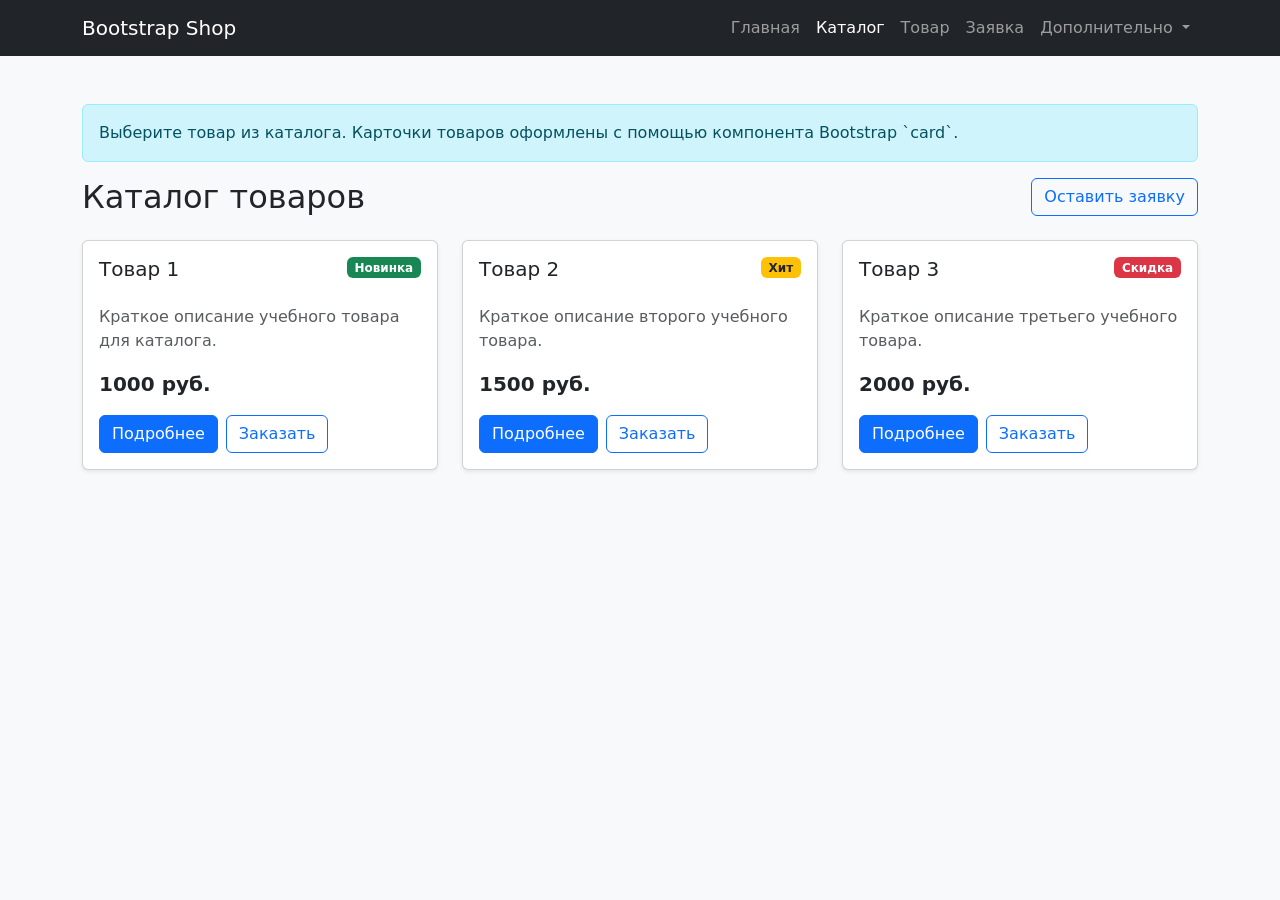
==== catalog.html @ ff74de49 "feat: add Bootstrap components pages" ====
<!DOCTYPE html>
<html lang="ru">
<head>
  <meta charset="UTF-8">
  <meta name="viewport" content="width=device-width, initial-scale=1.0">
  <title>Каталог — Bootstrap Shop</title>

  <link
    href="https://cdn.jsdelivr.net/npm/bootstrap@5.3.8/dist/css/bootstrap.min.css"
    rel="stylesheet"
  >
  <link rel="stylesheet" href="css/custom.css">
</head>
<body class="bg-light">
  <nav class="navbar navbar-expand-lg navbar-dark bg-dark">
  <div class="container">
    <a class="navbar-brand" href="index.html">Bootstrap Shop</a>

    <button
      class="navbar-toggler"
      type="button"
      data-bs-toggle="collapse"
      data-bs-target="#mainNavbar"
      aria-controls="mainNavbar"
      aria-expanded="false"
      aria-label="Переключить навигацию"
    >
      <span class="navbar-toggler-icon"></span>
    </button>

    <div class="collapse navbar-collapse" id="mainNavbar">
      <ul class="navbar-nav ms-auto">
        <li class="nav-item">
          <a class="nav-link" href="index.html">Главная</a>
        </li>

        <li class="nav-item">
          <a class="nav-link active" aria-current="page" href="catalog.html">Каталог</a>
        </li>

        <li class="nav-item">
          <a class="nav-link" href="product.html">Товар</a>
        </li>

        <li class="nav-item">
          <a class="nav-link" href="order.html">Заявка</a>
        </li>

        <li class="nav-item dropdown">
          <a
            class="nav-link dropdown-toggle"
            href="#"
            role="button"
            data-bs-toggle="dropdown"
            aria-expanded="false"
          >
            Дополнительно
          </a>
          <ul class="dropdown-menu">
            <li><a class="dropdown-item" href="catalog.html">Все товары</a></li>
            <li><a class="dropdown-item" href="order.html">Оформить заявку</a></li>
            <li><a class="dropdown-item" href="index.html#popular">Популярное</a></li>
          </ul>
        </li>
      </ul>
    </div>
  </div>
</nav>

  <main class="container my-5">
    <div class="alert alert-info" role="alert">
      Выберите товар из каталога. Карточки товаров оформлены с помощью компонента Bootstrap `card`.
    </div>

    <div class="d-flex justify-content-between align-items-center mb-4">
      <h1 class="h2 mb-0">Каталог товаров</h1>
      <a class="btn btn-outline-primary" href="order.html">
        Оставить заявку
      </a>
    </div>

    <div class="row g-4">
      <div class="col-12 col-md-6 col-lg-4">
  <div class="card h-100 shadow-sm">
    <div class="card-body d-flex flex-column">
      <div class="d-flex justify-content-between align-items-start mb-3">
        <h2 class="card-title h5">Товар 1</h2>
        <span class="badge bg-success">Новинка</span>
      </div>

      <p class="card-text text-muted">
        Краткое описание учебного товара для каталога.
      </p>

      <p class="fw-bold fs-5 mt-auto">1000 руб.</p>

      <div class="d-flex gap-2">
        <a class="btn btn-primary" href="product.html">Подробнее</a>
        <button
          class="btn btn-outline-primary"
          type="button"
          data-bs-toggle="modal"
          data-bs-target="#orderModal"
        >
          Заказать
        </button>
      </div>
    </div>
  </div>
</div>

<div class="col-12 col-md-6 col-lg-4">
  <div class="card h-100 shadow-sm">
    <div class="card-body d-flex flex-column">
      <div class="d-flex justify-content-between align-items-start mb-3">
        <h2 class="card-title h5">Товар 2</h2>
        <span class="badge bg-warning text-dark">Хит</span>
      </div>

      <p class="card-text text-muted">
        Краткое описание второго учебного товара.
      </p>

      <p class="fw-bold fs-5 mt-auto">1500 руб.</p>

      <div class="d-flex gap-2">
        <a class="btn btn-primary" href="product.html">Подробнее</a>
        <button
          class="btn btn-outline-primary"
          type="button"
          data-bs-toggle="modal"
          data-bs-target="#orderModal"
        >
          Заказать
        </button>
      </div>
    </div>
  </div>
</div>

<div class="col-12 col-md-6 col-lg-4">
  <div class="card h-100 shadow-sm">
    <div class="card-body d-flex flex-column">
      <div class="d-flex justify-content-between align-items-start mb-3">
        <h2 class="card-title h5">Товар 3</h2>
        <span class="badge bg-danger">Скидка</span>
      </div>

      <p class="card-text text-muted">
        Краткое описание третьего учебного товара.
      </p>

      <p class="fw-bold fs-5 mt-auto">2000 руб.</p>

      <div class="d-flex gap-2">
        <a class="btn btn-primary" href="product.html">Подробнее</a>
        <button
          class="btn btn-outline-primary"
          type="button"
          data-bs-toggle="modal"
          data-bs-target="#orderModal"
        >
          Заказать
        </button>
      </div>
    </div>
  </div>
</div>
    </div>
  </main>

<div
  class="modal fade"
  id="orderModal"
  tabindex="-1"
  aria-labelledby="orderModalLabel"
  aria-hidden="true"
>
  <div class="modal-dialog">
    <div class="modal-content">
      <div class="modal-header">
        <h2 class="modal-title h5" id="orderModalLabel">
          Быстрая заявка
        </h2>
        <button
          type="button"
          class="btn-close"
          data-bs-dismiss="modal"
          aria-label="Закрыть"
        ></button>
      </div>

      <div class="modal-body">
        <p class="text-muted">
          Оставьте контактные данные, и менеджер свяжется с вами.
        </p>

        <form>
          <div class="mb-3">
            <label for="modal-name" class="form-label">Имя</label>
            <input id="modal-name" type="text" class="form-control" required>
          </div>

          <div class="mb-3">
            <label for="modal-phone" class="form-label">Телефон</label>
            <input id="modal-phone" type="tel" class="form-control" required>
          </div>

          <div class="form-check mb-3">
            <input id="modal-agree" class="form-check-input" type="checkbox" required>
            <label class="form-check-label" for="modal-agree">
              Согласен на обработку данных
            </label>
          </div>
        </form>
      </div>

      <div class="modal-footer">
        <button type="button" class="btn btn-secondary" data-bs-dismiss="modal">
          Закрыть
        </button>
        <button type="button" class="btn btn-primary">
          Отправить
        </button>
      </div>
    </div>
  </div>
</div>

  <script
    src="https://cdn.jsdelivr.net/npm/bootstrap@5.3.8/dist/js/bootstrap.bundle.min.js">
  </script>
</body>
</html>
---- css/custom.css ----
body {
  min-height: 100vh;
}

.placeholder-box {
  min-height: 240px;
}

.placeholder-image {
  min-height: 320px;
}

.card-img-top {
  height: 180px;
  object-fit: cover;
}
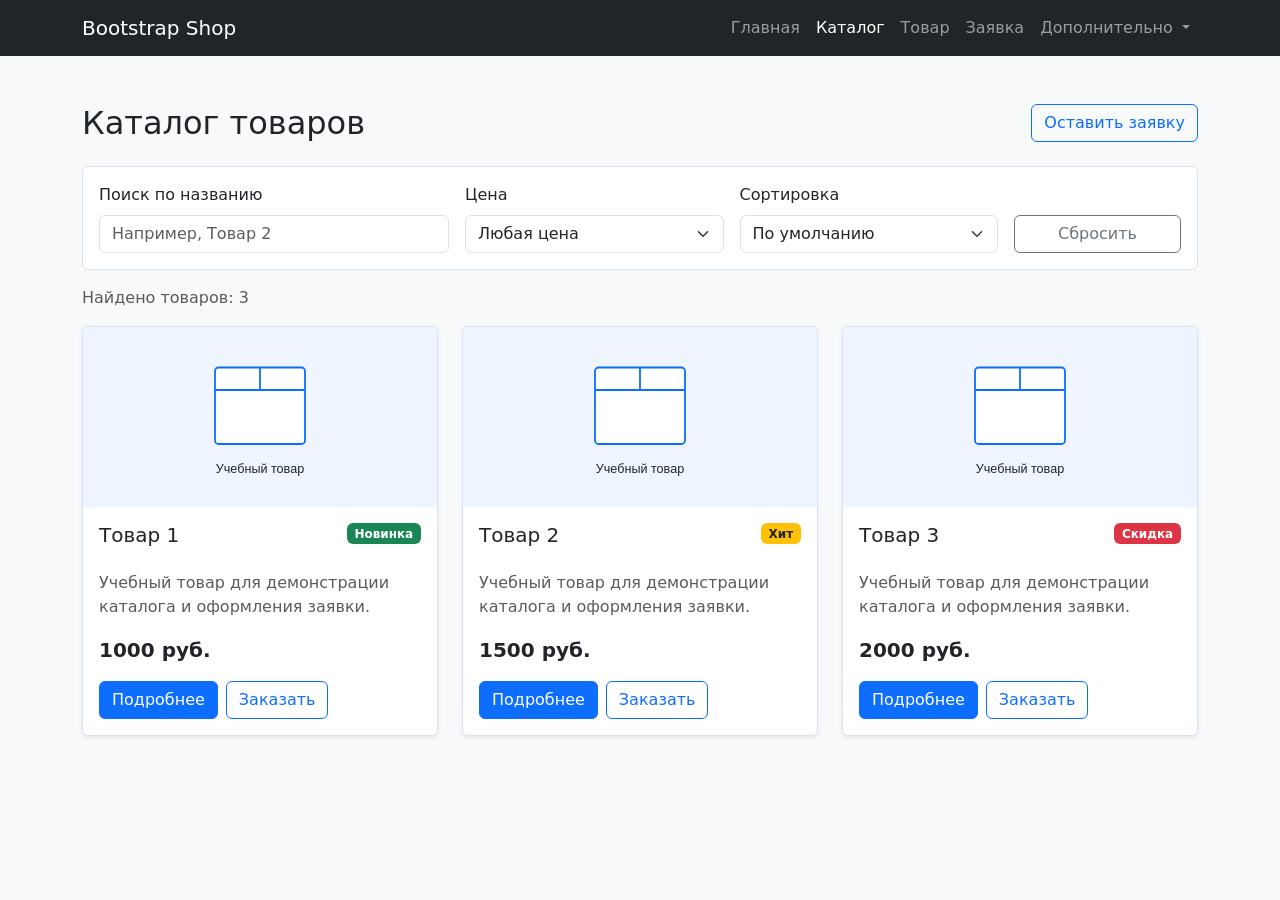
==== commit 1e1594b7: "feat: complete independent improvements for control work 2" ====
--- a/catalog.html
+++ b/catalog.html
@@ -6,7 +6,7 @@
   <title>Каталог — Bootstrap Shop</title>
 
   <link
-    href="https://cdn.jsdelivr.net/npm/bootstrap@5.3.8/dist/css/bootstrap.min.css"
+    href="vendor/bootstrap/css/bootstrap.min.css"
     rel="stylesheet"
   >
   <link rel="stylesheet" href="css/custom.css">
@@ -68,167 +68,161 @@
 </nav>
 
   <main class="container my-5">
-    <div class="alert alert-info" role="alert">
-      Выберите товар из каталога. Карточки товаров оформлены с помощью компонента Bootstrap `card`.
-    </div>
-
-    <div class="d-flex justify-content-between align-items-center mb-4">
+    <div class="d-flex flex-column flex-sm-row justify-content-between align-items-sm-center gap-3 mb-4">
       <h1 class="h2 mb-0">Каталог товаров</h1>
-      <a class="btn btn-outline-primary" href="order.html">
-        Оставить заявку
-      </a>
-    </div>
-
-    <div class="row g-4">
-      <div class="col-12 col-md-6 col-lg-4">
-  <div class="card h-100 shadow-sm">
-    <div class="card-body d-flex flex-column">
-      <div class="d-flex justify-content-between align-items-start mb-3">
-        <h2 class="card-title h5">Товар 1</h2>
-        <span class="badge bg-success">Новинка</span>
-      </div>
-
-      <p class="card-text text-muted">
-        Краткое описание учебного товара для каталога.
-      </p>
-
-      <p class="fw-bold fs-5 mt-auto">1000 руб.</p>
-
-      <div class="d-flex gap-2">
-        <a class="btn btn-primary" href="product.html">Подробнее</a>
-        <button
-          class="btn btn-outline-primary"
-          type="button"
-          data-bs-toggle="modal"
-          data-bs-target="#orderModal"
-        >
-          Заказать
-        </button>
+      <a class="btn btn-outline-primary" href="order.html">Оставить заявку</a>
+    </div>
+
+    <form id="catalog-filters" class="catalog-filters border rounded p-3 bg-white mb-3" role="search">
+      <div class="row g-3 align-items-end">
+        <div class="col-12 col-md-6 col-lg-4">
+          <label for="catalog-search" class="form-label">Поиск по названию</label>
+          <input id="catalog-search" name="search" type="search" class="form-control" placeholder="Например, Товар 2">
+        </div>
+        <div class="col-12 col-md-6 col-lg-3">
+          <label for="catalog-price" class="form-label">Цена</label>
+          <select id="catalog-price" name="price" class="form-select">
+            <option value="all">Любая цена</option>
+            <option value="budget">До 1500 руб. включительно</option>
+            <option value="expensive">Дороже 1500 руб.</option>
+          </select>
+        </div>
+        <div class="col-12 col-md-6 col-lg-3">
+          <label for="catalog-sort" class="form-label">Сортировка</label>
+          <select id="catalog-sort" name="sort" class="form-select">
+            <option value="default">По умолчанию</option>
+            <option value="price-asc">Сначала дешевле</option>
+            <option value="price-desc">Сначала дороже</option>
+          </select>
+        </div>
+        <div class="col-12 col-md-6 col-lg-2">
+          <button class="btn btn-outline-secondary w-100" type="reset">Сбросить</button>
+        </div>
+      </div>
+    </form>
+    <p id="catalog-count" class="text-muted" role="status" aria-live="polite">Найдено товаров: 3</p>
+    <div id="catalog-empty" class="alert alert-info d-none" role="status">Товары не найдены. Измените поиск или сбросьте фильтры.</div>
+    <noscript><p class="alert alert-warning">Для поиска и фильтров включите JavaScript. Все товары доступны ниже.</p></noscript>
+    <div id="catalog-products" class="row g-4">
+      <div class="col-12 col-md-6 col-lg-4" data-catalog-product data-name="Товар 1" data-price="1000" data-number="1">
+        <article class="card product-card h-100 shadow-sm">
+          <img src="images/product.svg" class="card-img-top" alt="Учебное изображение товара 1" width="600" height="400" loading="lazy">
+          <div class="card-body d-flex flex-column">
+            <div class="d-flex justify-content-between align-items-start gap-2 mb-3">
+              <h2 class="card-title h5">Товар 1</h2>
+              <span class="badge bg-success">Новинка</span>
+            </div>
+            <p class="card-text text-muted">Учебный товар для демонстрации каталога и оформления заявки.</p>
+            <p class="fw-bold fs-5 mt-auto">1000 руб.</p>
+            <div class="d-flex flex-wrap gap-2">
+              <a class="btn btn-primary" href="product.html?product=product-1">Подробнее</a>
+              <button class="btn btn-outline-primary" type="button" data-bs-toggle="modal" data-bs-target="#orderModal" data-product="product-1">Заказать</button>
+            </div>
+          </div>
+        </article>
+      </div>
+      <div class="col-12 col-md-6 col-lg-4" data-catalog-product data-name="Товар 2" data-price="1500" data-number="2">
+        <article class="card product-card h-100 shadow-sm">
+          <img src="images/product.svg" class="card-img-top" alt="Учебное изображение товара 2" width="600" height="400" loading="lazy">
+          <div class="card-body d-flex flex-column">
+            <div class="d-flex justify-content-between align-items-start gap-2 mb-3">
+              <h2 class="card-title h5">Товар 2</h2>
+              <span class="badge bg-warning text-dark">Хит</span>
+            </div>
+            <p class="card-text text-muted">Учебный товар для демонстрации каталога и оформления заявки.</p>
+            <p class="fw-bold fs-5 mt-auto">1500 руб.</p>
+            <div class="d-flex flex-wrap gap-2">
+              <a class="btn btn-primary" href="product.html?product=product-2">Подробнее</a>
+              <button class="btn btn-outline-primary" type="button" data-bs-toggle="modal" data-bs-target="#orderModal" data-product="product-2">Заказать</button>
+            </div>
+          </div>
+        </article>
+      </div>
+      <div class="col-12 col-md-6 col-lg-4" data-catalog-product data-name="Товар 3" data-price="2000" data-number="3">
+        <article class="card product-card h-100 shadow-sm">
+          <img src="images/product.svg" class="card-img-top" alt="Учебное изображение товара 3" width="600" height="400" loading="lazy">
+          <div class="card-body d-flex flex-column">
+            <div class="d-flex justify-content-between align-items-start gap-2 mb-3">
+              <h2 class="card-title h5">Товар 3</h2>
+              <span class="badge bg-danger">Скидка</span>
+            </div>
+            <p class="card-text text-muted">Учебный товар для демонстрации каталога и оформления заявки.</p>
+            <p class="fw-bold fs-5 mt-auto">2000 руб.</p>
+            <div class="d-flex flex-wrap gap-2">
+              <a class="btn btn-primary" href="product.html?product=product-3">Подробнее</a>
+              <button class="btn btn-outline-primary" type="button" data-bs-toggle="modal" data-bs-target="#orderModal" data-product="product-3">Заказать</button>
+            </div>
+          </div>
+        </article>
+      </div>
+    </div>
+  </main>
+
+  <div class="modal fade" id="orderModal" tabindex="-1" aria-labelledby="orderModalLabel" aria-hidden="true">
+    <div class="modal-dialog modal-dialog-scrollable">
+      <div class="modal-content">
+        <div class="modal-header">
+          <h2 class="modal-title h5" id="orderModalLabel">Быстрая заявка</h2>
+          <button type="button" class="btn-close" data-bs-dismiss="modal" aria-label="Закрыть"></button>
+        </div>
+        <div class="modal-body">
+          <p class="text-muted">Учебная форма: данные проверяются в браузере и не отправляются на сервер.</p>
+          <form id="quick-order" data-order-form>
+            <div class="mb-3">
+              <label for="modal-product" class="form-label">Товар *</label>
+              <select id="modal-product" name="product" class="form-select" required>
+                <option value="product-1">Товар 1 — 1000 руб.</option>
+                <option value="product-2">Товар 2 — 1500 руб.</option>
+                <option value="product-3">Товар 3 — 2000 руб.</option>
+              </select>
+            </div>
+            <div class="mb-3">
+              <label for="modal-name" class="form-label">Имя *</label>
+              <input id="modal-name" name="name" type="text" class="form-control" autocomplete="given-name" required>
+            </div>
+            <div class="mb-3">
+              <label for="modal-email" class="form-label">E-mail *</label>
+              <input id="modal-email" name="email" type="email" class="form-control" autocomplete="email" required>
+            </div>
+            <div class="mb-3">
+              <label for="modal-phone" class="form-label">Телефон *</label>
+              <div class="input-group">
+                <span class="input-group-text">+7</span>
+                <input id="modal-phone" name="phone" type="tel" class="form-control" placeholder="9000000000" pattern="[0-9]{10}" title="Введите 10 цифр без +7" aria-describedby="modal-phone-hint" autocomplete="tel-national" required>
+              </div>
+              <div id="modal-phone-hint" class="form-text">10 цифр без +7, пробелов и дефисов.</div>
+            </div>
+            <div class="mb-3">
+              <label for="modal-comment" class="form-label">Комментарий</label>
+              <textarea id="modal-comment" name="comment" class="form-control" rows="2"></textarea>
+            </div>
+            <div class="form-check">
+              <input id="modal-agree" name="agreement" class="form-check-input" type="checkbox" required>
+              <label class="form-check-label" for="modal-agree">Согласен на обработку данных *</label>
+            </div>
+          </form>
+        </div>
+        <div class="modal-footer">
+          <button type="button" class="btn btn-secondary" data-bs-dismiss="modal">Закрыть</button>
+          <button type="submit" form="quick-order" class="btn btn-primary">Отправить</button>
+        </div>
       </div>
     </div>
   </div>
-</div>
-
-<div class="col-12 col-md-6 col-lg-4">
-  <div class="card h-100 shadow-sm">
-    <div class="card-body d-flex flex-column">
-      <div class="d-flex justify-content-between align-items-start mb-3">
-        <h2 class="card-title h5">Товар 2</h2>
-        <span class="badge bg-warning text-dark">Хит</span>
-      </div>
-
-      <p class="card-text text-muted">
-        Краткое описание второго учебного товара.
-      </p>
-
-      <p class="fw-bold fs-5 mt-auto">1500 руб.</p>
-
-      <div class="d-flex gap-2">
-        <a class="btn btn-primary" href="product.html">Подробнее</a>
-        <button
-          class="btn btn-outline-primary"
-          type="button"
-          data-bs-toggle="modal"
-          data-bs-target="#orderModal"
-        >
-          Заказать
-        </button>
-      </div>
+
+  <div class="toast-container position-fixed bottom-0 end-0 p-3" aria-live="polite" aria-atomic="true">
+    <div id="orderToast" class="toast" role="status" aria-live="polite" aria-atomic="true" data-bs-autohide="false">
+      <div class="toast-header">
+        <strong class="me-auto">Проверка заявки</strong>
+        <button type="button" class="btn-close" data-bs-dismiss="toast" aria-label="Закрыть уведомление"></button>
+      </div>
+      <div class="toast-body" id="order-toast-message"></div>
     </div>
   </div>
-</div>
-
-<div class="col-12 col-md-6 col-lg-4">
-  <div class="card h-100 shadow-sm">
-    <div class="card-body d-flex flex-column">
-      <div class="d-flex justify-content-between align-items-start mb-3">
-        <h2 class="card-title h5">Товар 3</h2>
-        <span class="badge bg-danger">Скидка</span>
-      </div>
-
-      <p class="card-text text-muted">
-        Краткое описание третьего учебного товара.
-      </p>
-
-      <p class="fw-bold fs-5 mt-auto">2000 руб.</p>
-
-      <div class="d-flex gap-2">
-        <a class="btn btn-primary" href="product.html">Подробнее</a>
-        <button
-          class="btn btn-outline-primary"
-          type="button"
-          data-bs-toggle="modal"
-          data-bs-target="#orderModal"
-        >
-          Заказать
-        </button>
-      </div>
-    </div>
-  </div>
-</div>
-    </div>
-  </main>
-
-<div
-  class="modal fade"
-  id="orderModal"
-  tabindex="-1"
-  aria-labelledby="orderModalLabel"
-  aria-hidden="true"
->
-  <div class="modal-dialog">
-    <div class="modal-content">
-      <div class="modal-header">
-        <h2 class="modal-title h5" id="orderModalLabel">
-          Быстрая заявка
-        </h2>
-        <button
-          type="button"
-          class="btn-close"
-          data-bs-dismiss="modal"
-          aria-label="Закрыть"
-        ></button>
-      </div>
-
-      <div class="modal-body">
-        <p class="text-muted">
-          Оставьте контактные данные, и менеджер свяжется с вами.
-        </p>
-
-        <form>
-          <div class="mb-3">
-            <label for="modal-name" class="form-label">Имя</label>
-            <input id="modal-name" type="text" class="form-control" required>
-          </div>
-
-          <div class="mb-3">
-            <label for="modal-phone" class="form-label">Телефон</label>
-            <input id="modal-phone" type="tel" class="form-control" required>
-          </div>
-
-          <div class="form-check mb-3">
-            <input id="modal-agree" class="form-check-input" type="checkbox" required>
-            <label class="form-check-label" for="modal-agree">
-              Согласен на обработку данных
-            </label>
-          </div>
-        </form>
-      </div>
-
-      <div class="modal-footer">
-        <button type="button" class="btn btn-secondary" data-bs-dismiss="modal">
-          Закрыть
-        </button>
-        <button type="button" class="btn btn-primary">
-          Отправить
-        </button>
-      </div>
-    </div>
-  </div>
-</div>
 
   <script
-    src="https://cdn.jsdelivr.net/npm/bootstrap@5.3.8/dist/js/bootstrap.bundle.min.js">
+    src="vendor/bootstrap/js/bootstrap.bundle.min.js">
   </script>
+  <script src="js/main.js"></script>
 </body>
 </html>
--- a/css/custom.css
+++ b/css/custom.css
@@ -2,15 +2,41 @@
   min-height: 100vh;
 }
 
-.placeholder-box {
-  min-height: 240px;
+.card-img-top {
+  height: 180px;
+  object-fit: contain;
+  background-color: #eef5ff;
 }
 
-.placeholder-image {
-  min-height: 320px;
+.product-card {
+  border-color: #d6e2f3;
 }
 
-.card-img-top {
-  height: 180px;
-  object-fit: cover;
+.catalog-filters {
+  border-color: #d6e2f3 !important;
 }
+
+.toast-container {
+  max-width: 100%;
+}
+
+.toast {
+  width: 360px;
+  max-width: 100%;
+}
+
+@media (hover: hover) {
+  .product-card:hover {
+    border-color: #0d6efd;
+  }
+}
+
+@media (max-width: 575.98px) {
+  .card-img-top {
+    height: 160px;
+  }
+
+  .modal-footer .btn {
+    flex: 1;
+  }
+}
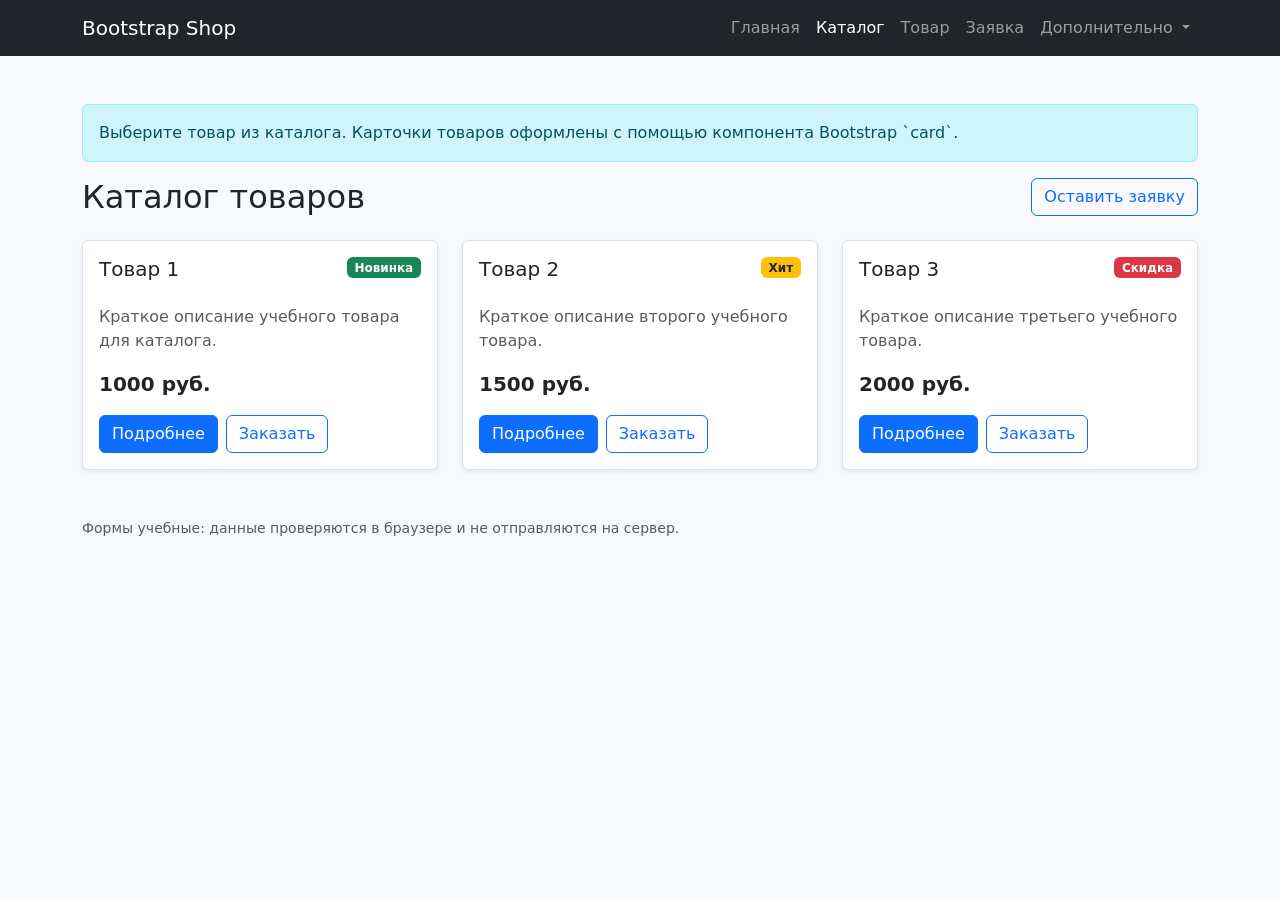
==== commit 40ee0e07: "fix: preserve practice examples and simplify additions" ====
--- a/catalog.html
+++ b/catalog.html
@@ -10,6 +10,8 @@
     rel="stylesheet"
   >
   <link rel="stylesheet" href="css/custom.css">
+  <!-- Самостоятельное дополнение: дополнительные стили -->
+  <link rel="stylesheet" href="css/extra.css">
 </head>
 <body class="bg-light">
   <nav class="navbar navbar-expand-lg navbar-dark bg-dark">
@@ -68,161 +70,183 @@
 </nav>
 
   <main class="container my-5">
-    <div class="d-flex flex-column flex-sm-row justify-content-between align-items-sm-center gap-3 mb-4">
+    <div class="alert alert-info" role="alert">
+      Выберите товар из каталога. Карточки товаров оформлены с помощью компонента Bootstrap `card`.
+    </div>
+
+    <div class="d-flex justify-content-between align-items-center mb-4">
       <h1 class="h2 mb-0">Каталог товаров</h1>
-      <a class="btn btn-outline-primary" href="order.html">Оставить заявку</a>
-    </div>
-
-    <form id="catalog-filters" class="catalog-filters border rounded p-3 bg-white mb-3" role="search">
-      <div class="row g-3 align-items-end">
-        <div class="col-12 col-md-6 col-lg-4">
-          <label for="catalog-search" class="form-label">Поиск по названию</label>
-          <input id="catalog-search" name="search" type="search" class="form-control" placeholder="Например, Товар 2">
-        </div>
-        <div class="col-12 col-md-6 col-lg-3">
-          <label for="catalog-price" class="form-label">Цена</label>
-          <select id="catalog-price" name="price" class="form-select">
-            <option value="all">Любая цена</option>
-            <option value="budget">До 1500 руб. включительно</option>
-            <option value="expensive">Дороже 1500 руб.</option>
-          </select>
-        </div>
-        <div class="col-12 col-md-6 col-lg-3">
-          <label for="catalog-sort" class="form-label">Сортировка</label>
-          <select id="catalog-sort" name="sort" class="form-select">
-            <option value="default">По умолчанию</option>
-            <option value="price-asc">Сначала дешевле</option>
-            <option value="price-desc">Сначала дороже</option>
-          </select>
-        </div>
-        <div class="col-12 col-md-6 col-lg-2">
-          <button class="btn btn-outline-secondary w-100" type="reset">Сбросить</button>
-        </div>
-      </div>
-    </form>
-    <p id="catalog-count" class="text-muted" role="status" aria-live="polite">Найдено товаров: 3</p>
-    <div id="catalog-empty" class="alert alert-info d-none" role="status">Товары не найдены. Измените поиск или сбросьте фильтры.</div>
-    <noscript><p class="alert alert-warning">Для поиска и фильтров включите JavaScript. Все товары доступны ниже.</p></noscript>
-    <div id="catalog-products" class="row g-4">
-      <div class="col-12 col-md-6 col-lg-4" data-catalog-product data-name="Товар 1" data-price="1000" data-number="1">
-        <article class="card product-card h-100 shadow-sm">
-          <img src="images/product.svg" class="card-img-top" alt="Учебное изображение товара 1" width="600" height="400" loading="lazy">
-          <div class="card-body d-flex flex-column">
-            <div class="d-flex justify-content-between align-items-start gap-2 mb-3">
-              <h2 class="card-title h5">Товар 1</h2>
-              <span class="badge bg-success">Новинка</span>
-            </div>
-            <p class="card-text text-muted">Учебный товар для демонстрации каталога и оформления заявки.</p>
-            <p class="fw-bold fs-5 mt-auto">1000 руб.</p>
-            <div class="d-flex flex-wrap gap-2">
-              <a class="btn btn-primary" href="product.html?product=product-1">Подробнее</a>
-              <button class="btn btn-outline-primary" type="button" data-bs-toggle="modal" data-bs-target="#orderModal" data-product="product-1">Заказать</button>
-            </div>
+      <a class="btn btn-outline-primary" href="order.html">
+        Оставить заявку
+      </a>
+    </div>
+
+    <div class="row g-4">
+      <div class="col-12 col-md-6 col-lg-4">
+  <div class="card h-100 shadow-sm">
+    <div class="card-body d-flex flex-column">
+      <div class="d-flex justify-content-between align-items-start mb-3">
+        <h2 class="card-title h5">Товар 1</h2>
+        <span class="badge bg-success">Новинка</span>
+      </div>
+
+      <p class="card-text text-muted">
+        Краткое описание учебного товара для каталога.
+      </p>
+
+      <p class="fw-bold fs-5 mt-auto">1000 руб.</p>
+
+      <div class="d-flex gap-2">
+        <a class="btn btn-primary" href="product.html">Подробнее</a>
+        <button
+          class="btn btn-outline-primary"
+          type="button"
+          data-bs-toggle="modal"
+          data-bs-target="#orderModal"
+        >
+          Заказать
+        </button>
+      </div>
+    </div>
+  </div>
+</div>
+
+<div class="col-12 col-md-6 col-lg-4">
+  <div class="card h-100 shadow-sm">
+    <div class="card-body d-flex flex-column">
+      <div class="d-flex justify-content-between align-items-start mb-3">
+        <h2 class="card-title h5">Товар 2</h2>
+        <span class="badge bg-warning text-dark">Хит</span>
+      </div>
+
+      <p class="card-text text-muted">
+        Краткое описание второго учебного товара.
+      </p>
+
+      <p class="fw-bold fs-5 mt-auto">1500 руб.</p>
+
+      <div class="d-flex gap-2">
+        <a class="btn btn-primary" href="product.html">Подробнее</a>
+        <button
+          class="btn btn-outline-primary"
+          type="button"
+          data-bs-toggle="modal"
+          data-bs-target="#orderModal"
+        >
+          Заказать
+        </button>
+      </div>
+    </div>
+  </div>
+</div>
+
+<div class="col-12 col-md-6 col-lg-4">
+  <div class="card h-100 shadow-sm">
+    <div class="card-body d-flex flex-column">
+      <div class="d-flex justify-content-between align-items-start mb-3">
+        <h2 class="card-title h5">Товар 3</h2>
+        <span class="badge bg-danger">Скидка</span>
+      </div>
+
+      <p class="card-text text-muted">
+        Краткое описание третьего учебного товара.
+      </p>
+
+      <p class="fw-bold fs-5 mt-auto">2000 руб.</p>
+
+      <div class="d-flex gap-2">
+        <a class="btn btn-primary" href="product.html">Подробнее</a>
+        <button
+          class="btn btn-outline-primary"
+          type="button"
+          data-bs-toggle="modal"
+          data-bs-target="#orderModal"
+        >
+          Заказать
+        </button>
+      </div>
+    </div>
+  </div>
+</div>
+    </div>
+  </main>
+
+<div
+  class="modal fade"
+  id="orderModal"
+  tabindex="-1"
+  aria-labelledby="orderModalLabel"
+  aria-hidden="true"
+>
+  <div class="modal-dialog">
+    <div class="modal-content">
+      <div class="modal-header">
+        <h2 class="modal-title h5" id="orderModalLabel">
+          Быстрая заявка
+        </h2>
+        <button
+          type="button"
+          class="btn-close"
+          data-bs-dismiss="modal"
+          aria-label="Закрыть"
+        ></button>
+      </div>
+
+      <div class="modal-body">
+        <p class="text-muted">
+          Оставьте контактные данные, и менеджер свяжется с вами.
+        </p>
+
+        <form>
+          <div class="mb-3">
+            <label for="modal-name" class="form-label">Имя</label>
+            <input id="modal-name" name="name" type="text" class="form-control" required>
           </div>
-        </article>
-      </div>
-      <div class="col-12 col-md-6 col-lg-4" data-catalog-product data-name="Товар 2" data-price="1500" data-number="2">
-        <article class="card product-card h-100 shadow-sm">
-          <img src="images/product.svg" class="card-img-top" alt="Учебное изображение товара 2" width="600" height="400" loading="lazy">
-          <div class="card-body d-flex flex-column">
-            <div class="d-flex justify-content-between align-items-start gap-2 mb-3">
-              <h2 class="card-title h5">Товар 2</h2>
-              <span class="badge bg-warning text-dark">Хит</span>
-            </div>
-            <p class="card-text text-muted">Учебный товар для демонстрации каталога и оформления заявки.</p>
-            <p class="fw-bold fs-5 mt-auto">1500 руб.</p>
-            <div class="d-flex flex-wrap gap-2">
-              <a class="btn btn-primary" href="product.html?product=product-2">Подробнее</a>
-              <button class="btn btn-outline-primary" type="button" data-bs-toggle="modal" data-bs-target="#orderModal" data-product="product-2">Заказать</button>
-            </div>
+
+          <div class="mb-3">
+            <label for="modal-phone" class="form-label">Телефон</label>
+            <input id="modal-phone" name="phone" type="tel" class="form-control" required>
           </div>
-        </article>
-      </div>
-      <div class="col-12 col-md-6 col-lg-4" data-catalog-product data-name="Товар 3" data-price="2000" data-number="3">
-        <article class="card product-card h-100 shadow-sm">
-          <img src="images/product.svg" class="card-img-top" alt="Учебное изображение товара 3" width="600" height="400" loading="lazy">
-          <div class="card-body d-flex flex-column">
-            <div class="d-flex justify-content-between align-items-start gap-2 mb-3">
-              <h2 class="card-title h5">Товар 3</h2>
-              <span class="badge bg-danger">Скидка</span>
-            </div>
-            <p class="card-text text-muted">Учебный товар для демонстрации каталога и оформления заявки.</p>
-            <p class="fw-bold fs-5 mt-auto">2000 руб.</p>
-            <div class="d-flex flex-wrap gap-2">
-              <a class="btn btn-primary" href="product.html?product=product-3">Подробнее</a>
-              <button class="btn btn-outline-primary" type="button" data-bs-toggle="modal" data-bs-target="#orderModal" data-product="product-3">Заказать</button>
-            </div>
+
+          <div class="form-check mb-3">
+            <input id="modal-agree" name="agreement" class="form-check-input" type="checkbox" required>
+            <label class="form-check-label" for="modal-agree">
+              Согласен на обработку данных
+            </label>
           </div>
-        </article>
-      </div>
-    </div>
-  </main>
-
-  <div class="modal fade" id="orderModal" tabindex="-1" aria-labelledby="orderModalLabel" aria-hidden="true">
-    <div class="modal-dialog modal-dialog-scrollable">
-      <div class="modal-content">
-        <div class="modal-header">
-          <h2 class="modal-title h5" id="orderModalLabel">Быстрая заявка</h2>
-          <button type="button" class="btn-close" data-bs-dismiss="modal" aria-label="Закрыть"></button>
-        </div>
-        <div class="modal-body">
-          <p class="text-muted">Учебная форма: данные проверяются в браузере и не отправляются на сервер.</p>
-          <form id="quick-order" data-order-form>
-            <div class="mb-3">
-              <label for="modal-product" class="form-label">Товар *</label>
-              <select id="modal-product" name="product" class="form-select" required>
-                <option value="product-1">Товар 1 — 1000 руб.</option>
-                <option value="product-2">Товар 2 — 1500 руб.</option>
-                <option value="product-3">Товар 3 — 2000 руб.</option>
-              </select>
-            </div>
-            <div class="mb-3">
-              <label for="modal-name" class="form-label">Имя *</label>
-              <input id="modal-name" name="name" type="text" class="form-control" autocomplete="given-name" required>
-            </div>
-            <div class="mb-3">
-              <label for="modal-email" class="form-label">E-mail *</label>
-              <input id="modal-email" name="email" type="email" class="form-control" autocomplete="email" required>
-            </div>
-            <div class="mb-3">
-              <label for="modal-phone" class="form-label">Телефон *</label>
-              <div class="input-group">
-                <span class="input-group-text">+7</span>
-                <input id="modal-phone" name="phone" type="tel" class="form-control" placeholder="9000000000" pattern="[0-9]{10}" title="Введите 10 цифр без +7" aria-describedby="modal-phone-hint" autocomplete="tel-national" required>
-              </div>
-              <div id="modal-phone-hint" class="form-text">10 цифр без +7, пробелов и дефисов.</div>
-            </div>
-            <div class="mb-3">
-              <label for="modal-comment" class="form-label">Комментарий</label>
-              <textarea id="modal-comment" name="comment" class="form-control" rows="2"></textarea>
-            </div>
-            <div class="form-check">
-              <input id="modal-agree" name="agreement" class="form-check-input" type="checkbox" required>
-              <label class="form-check-label" for="modal-agree">Согласен на обработку данных *</label>
-            </div>
-          </form>
-        </div>
-        <div class="modal-footer">
-          <button type="button" class="btn btn-secondary" data-bs-dismiss="modal">Закрыть</button>
-          <button type="submit" form="quick-order" class="btn btn-primary">Отправить</button>
-        </div>
-      </div>
-    </div>
-  </div>
-
-  <div class="toast-container position-fixed bottom-0 end-0 p-3" aria-live="polite" aria-atomic="true">
-    <div id="orderToast" class="toast" role="status" aria-live="polite" aria-atomic="true" data-bs-autohide="false">
-      <div class="toast-header">
-        <strong class="me-auto">Проверка заявки</strong>
-        <button type="button" class="btn-close" data-bs-dismiss="toast" aria-label="Закрыть уведомление"></button>
-      </div>
-      <div class="toast-body" id="order-toast-message"></div>
-    </div>
-  </div>
+        </form>
+      </div>
+
+      <div class="modal-footer">
+        <button type="button" class="btn btn-secondary" data-bs-dismiss="modal">
+          Закрыть
+        </button>
+        <button type="button" class="btn btn-primary">
+          Отправить
+        </button>
+      </div>
+    </div>
+  </div>
+</div>
 
   <script
     src="vendor/bootstrap/js/bootstrap.bundle.min.js">
   </script>
-  <script src="js/main.js"></script>
+
+<!-- Самостоятельное дополнение: уведомление о заполнении учебной формы -->
+<p class="container text-muted small">Формы учебные: данные проверяются в браузере и не отправляются на сервер.</p>
+<div class="toast-container position-fixed bottom-0 end-0 p-3">
+  <div id="orderToast" class="toast" role="status" aria-live="polite" aria-atomic="true" data-bs-autohide="false">
+    <div class="toast-header">
+      <strong class="me-auto">Учебная заявка</strong>
+      <button type="button" class="btn-close" data-bs-dismiss="toast" aria-label="Закрыть уведомление"></button>
+    </div>
+    <div class="toast-body">Форма заполнена. Это учебный пример: данные на сервер не отправлены.</div>
+  </div>
+</div>
+<!-- Конец самостоятельного дополнения -->
+
+<!-- Самостоятельное дополнение: обработка учебной формы -->
+<script src="js/extra.js"></script>
 </body>
 </html>
--- a/css/custom.css
+++ b/css/custom.css
@@ -2,41 +2,15 @@
   min-height: 100vh;
 }
 
+.placeholder-box {
+  min-height: 240px;
+}
+
+.placeholder-image {
+  min-height: 320px;
+}
+
 .card-img-top {
   height: 180px;
-  object-fit: contain;
-  background-color: #eef5ff;
+  object-fit: cover;
 }
-
-.product-card {
-  border-color: #d6e2f3;
-}
-
-.catalog-filters {
-  border-color: #d6e2f3 !important;
-}
-
-.toast-container {
-  max-width: 100%;
-}
-
-.toast {
-  width: 360px;
-  max-width: 100%;
-}
-
-@media (hover: hover) {
-  .product-card:hover {
-    border-color: #0d6efd;
-  }
-}
-
-@media (max-width: 575.98px) {
-  .card-img-top {
-    height: 160px;
-  }
-
-  .modal-footer .btn {
-    flex: 1;
-  }
-}
--- a/css/extra.css
+++ b/css/extra.css
@@ -0,0 +1,33 @@
+/* Самостоятельные стили. Исходный custom.css сохранён. */
+.card {
+  border-color: #d6e2f3;
+}
+
+.d-flex.gap-2 {
+  flex-wrap: wrap;
+}
+
+.toast-container {
+  max-width: 100%;
+}
+
+.toast {
+  max-width: 100%;
+}
+
+#orderModal .modal-content {
+  max-height: calc(100vh - 2rem);
+}
+
+#orderModal .modal-body {
+  overflow-y: auto;
+}
+
+@media (max-width: 575.98px) {
+  main > .d-flex,
+  #popular > .d-flex {
+    flex-direction: column;
+    align-items: stretch !important;
+    gap: 1rem;
+  }
+}
